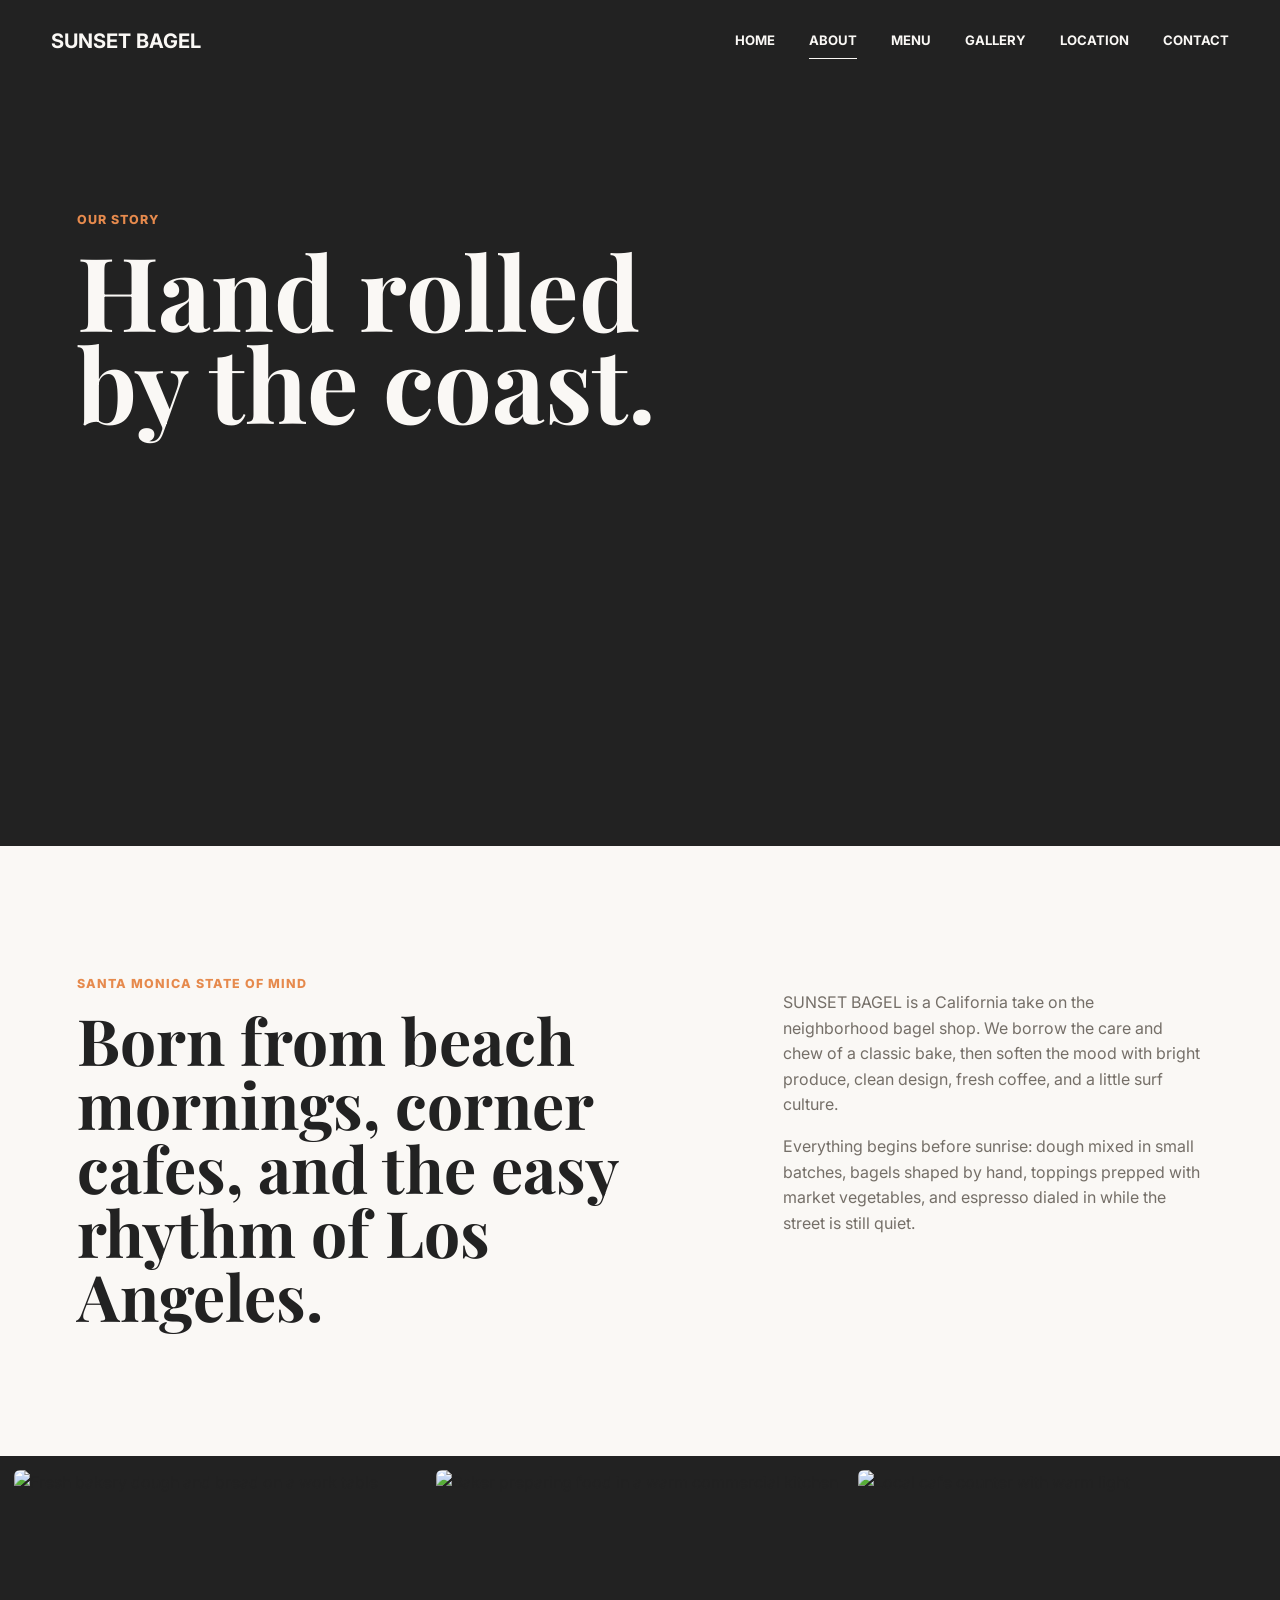
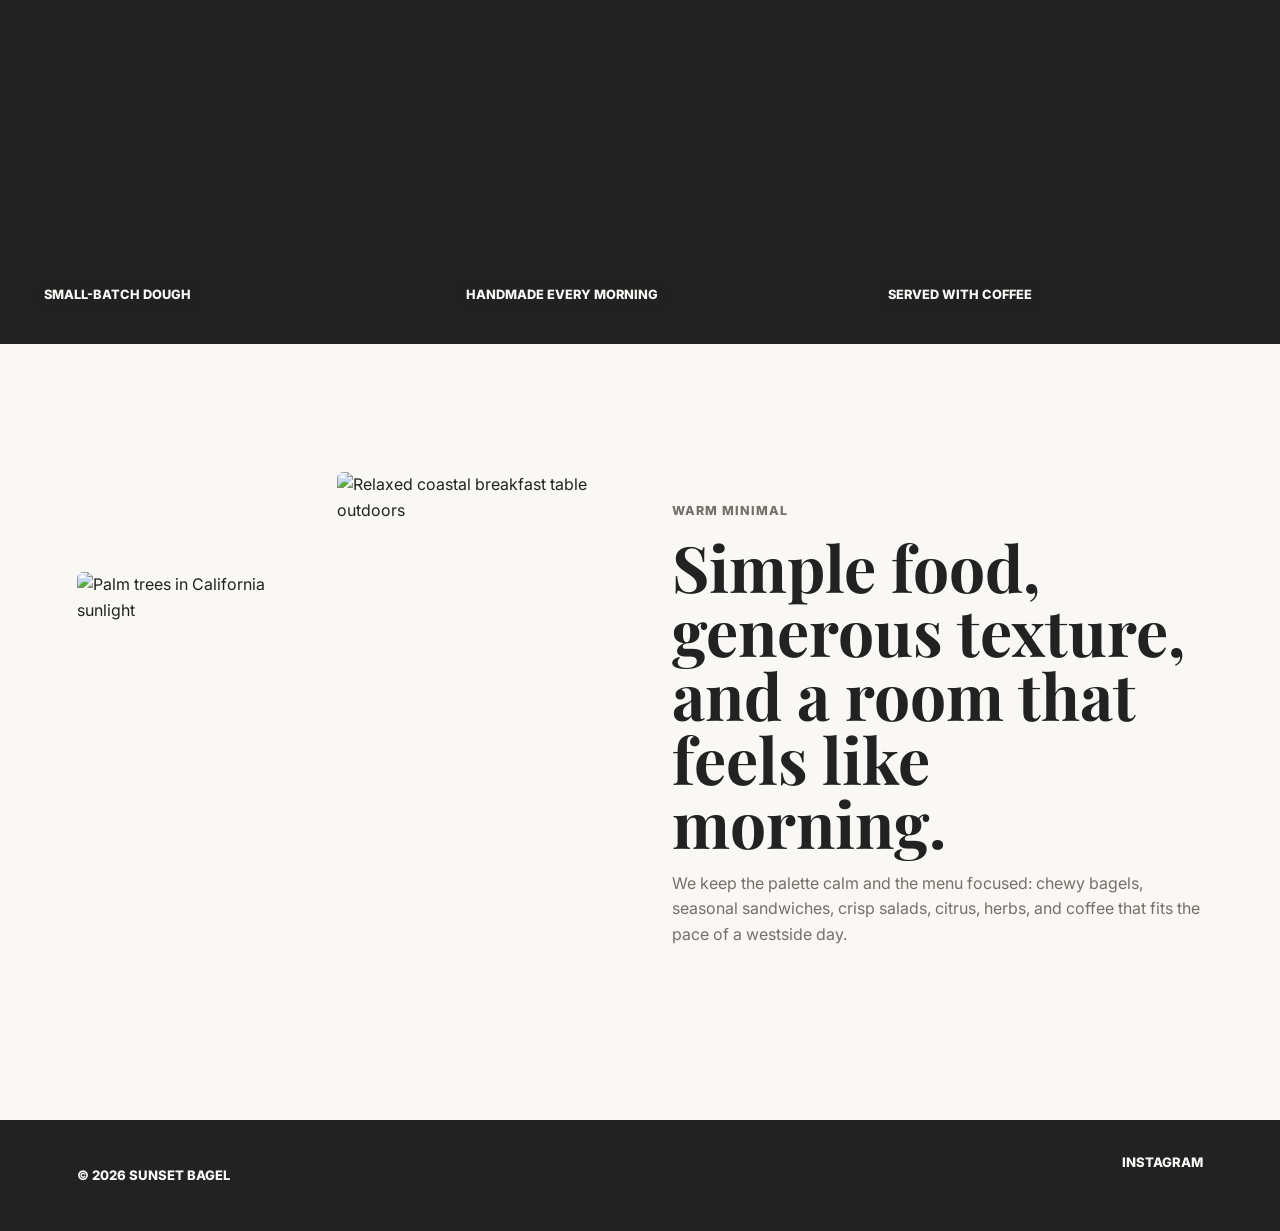
==== about.html @ 4b9dc1ea "Initial commit - SUNSET BAGEL" ====
<!doctype html>
<html lang="en">
  <head>
    <meta charset="utf-8">
    <meta name="viewport" content="width=device-width, initial-scale=1">
    <title>About | SUNSET BAGEL</title>
    <meta name="description" content="The story, craft, and California lifestyle behind SUNSET BAGEL.">
    <link rel="preconnect" href="https://fonts.googleapis.com">
    <link rel="preconnect" href="https://fonts.gstatic.com" crossorigin>
    <link href="https://fonts.googleapis.com/css2?family=Inter:wght@400;500;600;700&family=Playfair+Display:wght@600;700&display=swap" rel="stylesheet">
    <link rel="stylesheet" href="styles.css">
  </head>
  <body>
    <header class="site-header" data-header>
      <a class="brand" href="index.html">SUNSET BAGEL</a>
      <button class="nav-toggle" type="button" aria-label="Open navigation" data-nav-toggle><span></span><span></span></button>
      <nav class="site-nav" data-nav>
        <a href="index.html">Home</a><a href="about.html">About</a><a href="menu.html">Menu</a><a href="gallery.html">Gallery</a><a href="location.html">Location</a><a href="contact.html">Contact</a>
      </nav>
    </header>

    <main>
      <section class="page-hero">
        <img data-parallax src="https://images.unsplash.com/photo-1517433670267-08bbd4be890f?auto=format&fit=crop&w=2200&q=85" alt="Baker working with fresh dough in a bakery kitchen">
        <div class="page-hero-copy reveal">
          <p class="eyebrow">Our story</p>
          <h1>Hand rolled by the coast.</h1>
        </div>
      </section>

      <section class="section editorial">
        <div class="editorial-title reveal">
          <p class="eyebrow">Santa Monica state of mind</p>
          <h2>Born from beach mornings, corner cafes, and the easy rhythm of Los Angeles.</h2>
        </div>
        <div class="editorial-text reveal">
          <p>SUNSET BAGEL is a California take on the neighborhood bagel shop. We borrow the care and chew of a classic bake, then soften the mood with bright produce, clean design, fresh coffee, and a little surf culture.</p>
          <p>Everything begins before sunrise: dough mixed in small batches, bagels shaped by hand, toppings prepped with market vegetables, and espresso dialed in while the street is still quiet.</p>
        </div>
      </section>

      <section class="process-strip">
        <figure class="reveal">
          <img src="https://images.unsplash.com/photo-1608198093002-ad4e005484ec?auto=format&fit=crop&w=1000&q=85" alt="Fresh bakery dough and bread on a work table">
          <figcaption>Small-batch dough</figcaption>
        </figure>
        <figure class="reveal">
          <img src="https://images.unsplash.com/photo-1556910103-1c02745aae4d?auto=format&fit=crop&w=1000&q=85" alt="Baker preparing food in a warm commercial kitchen">
          <figcaption>Handmade every morning</figcaption>
        </figure>
        <figure class="reveal">
          <img src="https://images.unsplash.com/photo-1554118811-1e0d58224f24?auto=format&fit=crop&w=1000&q=85" alt="Local cafe counter with warm light">
          <figcaption>Served with coffee</figcaption>
        </figure>
      </section>

      <section class="section image-text">
        <div class="image-stack reveal">
          <img src="https://images.unsplash.com/photo-1520454974749-611b7248ffdb?auto=format&fit=crop&w=900&q=85" alt="Palm trees in California sunlight">
          <img src="https://images.unsplash.com/photo-1500530855697-b586d89ba3ee?auto=format&fit=crop&w=900&q=85" alt="Relaxed coastal breakfast table outdoors">
        </div>
        <div class="reveal">
          <p class="eyebrow">Warm minimal</p>
          <h2>Simple food, generous texture, and a room that feels like morning.</h2>
          <p>We keep the palette calm and the menu focused: chewy bagels, seasonal sandwiches, crisp salads, citrus, herbs, and coffee that fits the pace of a westside day.</p>
        </div>
      </section>
    </main>

    <footer class="site-footer"><p>&copy; 2026 SUNSET BAGEL</p><a href="https://www.instagram.com/">Instagram</a></footer>
    <script src="script.js"></script>
  </body>
</html>
---- styles.css ----
:root {
  --sand: #f5e9da;
  --warm-white: #faf8f5;
  --orange: #e68a4d;
  --green: #6f8b6b;
  --charcoal: #222222;
  --muted: #756f68;
  --line: rgba(34, 34, 34, 0.12);
  --shadow: 0 22px 60px rgba(34, 34, 34, 0.14);
}

* {
  box-sizing: border-box;
}

html {
  scroll-behavior: smooth;
}

body {
  margin: 0;
  color: var(--charcoal);
  background: var(--warm-white);
  font-family: Inter, system-ui, -apple-system, BlinkMacSystemFont, "Segoe UI", sans-serif;
  line-height: 1.6;
}

img {
  display: block;
  width: 100%;
  height: 100%;
  object-fit: cover;
}

a {
  color: inherit;
  text-decoration: none;
}

.site-header {
  position: fixed;
  top: 0;
  left: 0;
  z-index: 20;
  width: 100%;
  display: flex;
  align-items: center;
  justify-content: space-between;
  padding: 22px clamp(18px, 4vw, 58px);
  color: var(--warm-white);
  transition: background 0.3s ease, color 0.3s ease, box-shadow 0.3s ease;
}

.site-header.is-scrolled,
.site-header.is-open {
  color: var(--charcoal);
  background: rgba(250, 248, 245, 0.92);
  backdrop-filter: blur(18px);
  box-shadow: 0 1px 0 var(--line);
}

.brand {
  font-weight: 700;
  font-size: clamp(1rem, 2vw, 1.25rem);
  letter-spacing: 0;
}

.site-nav {
  display: flex;
  gap: clamp(18px, 3vw, 34px);
  align-items: center;
  font-size: 0.82rem;
  font-weight: 700;
  text-transform: uppercase;
}

.site-nav a {
  position: relative;
  padding: 8px 0;
}

.site-nav a::after {
  position: absolute;
  left: 0;
  bottom: 0;
  width: 0;
  height: 1px;
  content: "";
  background: currentColor;
  transition: width 0.25s ease;
}

.site-nav a:hover::after,
.site-nav a.is-active::after {
  width: 100%;
}

.nav-toggle {
  display: none;
  width: 44px;
  height: 44px;
  border: 0;
  background: transparent;
  color: inherit;
}

.nav-toggle span {
  display: block;
  width: 24px;
  height: 2px;
  margin: 6px auto;
  background: currentColor;
}

.hero,
.page-hero,
.location-hero {
  position: relative;
  min-height: 94vh;
  overflow: hidden;
  background: var(--charcoal);
}

.hero-image,
.page-hero img,
.location-hero > img {
  position: absolute;
  inset: 0;
  transform: scale(1.05);
}

.hero-overlay {
  position: absolute;
  inset: 0;
  background: linear-gradient(90deg, rgba(34, 34, 34, 0.7), rgba(34, 34, 34, 0.18));
}

.hero-content,
.page-hero-copy,
.location-card {
  position: relative;
  z-index: 2;
  max-width: 760px;
  padding: min(26vh, 210px) clamp(22px, 6vw, 84px) 90px;
  color: var(--warm-white);
}

.hero-content h1,
.page-hero-copy h1,
.compact-hero h1,
.contact-hero h1,
.location-card h1 {
  margin: 0;
  font-family: "Playfair Display", Georgia, serif;
  font-size: clamp(3.8rem, 11vw, 10.5rem);
  line-height: 0.9;
  letter-spacing: 0;
}

.page-hero-copy h1,
.compact-hero h1,
.contact-hero h1,
.location-card h1 {
  font-size: clamp(3rem, 8vw, 7rem);
}

.lead {
  margin: 26px 0 0;
  font-size: clamp(1.2rem, 2vw, 1.65rem);
  font-weight: 700;
}

.hero-copy {
  max-width: 620px;
  margin: 18px 0 0;
  color: rgba(250, 248, 245, 0.86);
  font-size: clamp(1rem, 1.5vw, 1.16rem);
}

.eyebrow {
  margin: 0 0 14px;
  color: var(--orange);
  font-size: 0.78rem;
  font-weight: 800;
  letter-spacing: 0.08em;
  text-transform: uppercase;
}

.hero-actions {
  display: flex;
  flex-wrap: wrap;
  gap: 14px;
  margin-top: 34px;
}

.button {
  display: inline-flex;
  min-height: 48px;
  align-items: center;
  justify-content: center;
  padding: 0 22px;
  border: 1px solid transparent;
  border-radius: 999px;
  font-size: 0.86rem;
  font-weight: 800;
  text-transform: uppercase;
  transition: transform 0.25s ease, background 0.25s ease, border-color 0.25s ease;
}

.button:hover {
  transform: translateY(-2px);
}

.button.primary {
  color: var(--charcoal);
  background: var(--orange);
}

.button.secondary {
  color: var(--warm-white);
  background: var(--green);
}

.button.ghost {
  color: var(--warm-white);
  border-color: rgba(250, 248, 245, 0.7);
}

.section {
  padding: clamp(70px, 10vw, 140px) clamp(20px, 6vw, 84px);
}

.intro-grid {
  display: grid;
  grid-template-columns: 0.7fr 1.6fr 1fr;
  gap: clamp(24px, 5vw, 72px);
  align-items: center;
  background: var(--sand);
}

.intro-copy h2,
.section-heading h2,
.story-copy h2,
.editorial h2,
.image-text h2,
.menu-category h2,
.contact-aside h2 {
  margin: 0;
  font-family: "Playfair Display", Georgia, serif;
  font-size: clamp(2.2rem, 5vw, 5rem);
  line-height: 1;
  letter-spacing: 0;
}

.intro-media {
  height: min(54vw, 560px);
  min-height: 320px;
  overflow: hidden;
  border-radius: 6px;
}

.section-heading {
  max-width: 800px;
  margin-bottom: 42px;
}

.product-grid,
.menu-grid {
  display: grid;
  grid-template-columns: repeat(3, minmax(0, 1fr));
  gap: 22px;
}

.product-card,
.menu-card {
  overflow: hidden;
  background: #fff;
  border: 1px solid var(--line);
  border-radius: 8px;
  box-shadow: 0 10px 35px rgba(34, 34, 34, 0.06);
  transition: transform 0.28s ease, box-shadow 0.28s ease;
}

.product-card:hover,
.menu-card:hover {
  transform: translateY(-6px);
  box-shadow: var(--shadow);
}

.product-card img,
.menu-card img {
  height: 310px;
}

.product-card div,
.menu-card div {
  padding: 24px;
}

.product-card span,
.menu-card span {
  color: var(--green);
  font-weight: 800;
}

.product-card h3,
.menu-card h3 {
  margin: 8px 0 8px;
  font-size: 1.4rem;
  line-height: 1.2;
}

.product-card p,
.menu-card p,
.story-copy p,
.editorial-text p,
.image-text p,
.contact-hero p,
.info-panel p {
  color: var(--muted);
}

.split-story,
.image-text,
.contact-hero,
.location-grid {
  display: grid;
  grid-template-columns: 1fr 1fr;
  gap: clamp(28px, 5vw, 76px);
  align-items: center;
}

.story-image {
  height: min(64vw, 720px);
  min-height: 400px;
  overflow: hidden;
  border-radius: 6px;
}

.story-copy {
  max-width: 620px;
}

.text-link {
  display: inline-block;
  margin-top: 16px;
  color: var(--green);
  font-weight: 800;
  border-bottom: 1px solid currentColor;
}

.cta-band {
  position: relative;
  min-height: 520px;
  display: grid;
  align-items: center;
  overflow: hidden;
  color: var(--warm-white);
}

.cta-band img {
  position: absolute;
  inset: 0;
}

.cta-band::after {
  position: absolute;
  inset: 0;
  content: "";
  background: rgba(34, 34, 34, 0.42);
}

.cta-content {
  position: relative;
  z-index: 2;
  max-width: 720px;
  padding: 70px clamp(22px, 6vw, 84px);
}

.cta-content h2 {
  margin: 0;
  font-family: "Playfair Display", Georgia, serif;
  font-size: clamp(3rem, 7vw, 7rem);
  line-height: 0.95;
}

.page-hero::after,
.location-hero::after {
  position: absolute;
  inset: 0;
  content: "";
  background: linear-gradient(0deg, rgba(34, 34, 34, 0.48), rgba(34, 34, 34, 0.12));
}

.compact-hero {
  padding: 170px clamp(20px, 6vw, 84px) 70px;
  background: var(--sand);
}

.compact-hero h1 {
  max-width: 1100px;
}

.editorial {
  display: grid;
  grid-template-columns: 1.2fr 0.8fr;
  gap: clamp(28px, 6vw, 90px);
  background: var(--warm-white);
}

.process-strip {
  display: grid;
  grid-template-columns: repeat(3, 1fr);
  gap: 14px;
  padding: 14px;
  background: var(--charcoal);
}

.process-strip figure,
.gallery-grid figure {
  position: relative;
  min-height: 460px;
  margin: 0;
  overflow: hidden;
  border-radius: 6px;
}

.process-strip figcaption,
.gallery-grid figcaption {
  position: absolute;
  left: 18px;
  bottom: 18px;
  padding: 7px 12px;
  border-radius: 999px;
  color: var(--warm-white);
  background: rgba(34, 34, 34, 0.48);
  backdrop-filter: blur(10px);
  font-size: 0.8rem;
  font-weight: 800;
  text-transform: uppercase;
}

.image-stack {
  display: grid;
  grid-template-columns: 0.9fr 1fr;
  gap: 16px;
  align-items: end;
}

.image-stack img {
  height: 520px;
  border-radius: 6px;
}

.image-stack img:first-child {
  height: 420px;
}

.menu-section.alt {
  background: var(--sand);
}

.menu-category {
  margin-bottom: 34px;
}

.gallery-grid {
  display: grid;
  grid-template-columns: repeat(4, minmax(0, 1fr));
  grid-auto-rows: 270px;
  gap: 14px;
  padding: 0 14px 14px;
}

.gallery-grid figure {
  min-height: 0;
}

.gallery-grid .wide {
  grid-column: span 2;
}

.gallery-grid .tall {
  grid-row: span 2;
}

.location-hero {
  display: grid;
  align-items: end;
}

.location-card {
  width: min(680px, calc(100% - 40px));
  margin: 0 0 clamp(28px, 6vw, 84px) clamp(20px, 6vw, 84px);
  padding: clamp(28px, 5vw, 52px);
  color: var(--charcoal);
  background: rgba(250, 248, 245, 0.9);
  border-radius: 8px;
  backdrop-filter: blur(14px);
}

.info-panel {
  min-height: 310px;
  padding: clamp(26px, 4vw, 42px);
  border: 1px solid var(--line);
  border-radius: 8px;
  background: #fff;
}

.info-panel dl,
.info-panel dd {
  margin: 0;
}

.info-panel div {
  display: flex;
  justify-content: space-between;
  gap: 16px;
  padding: 14px 0;
  border-bottom: 1px solid var(--line);
}

.info-panel dt {
  font-weight: 800;
}

.map-panel {
  position: relative;
  grid-column: 1 / -1;
  min-height: 430px;
  overflow: hidden;
  border-radius: 8px;
  background: #ded3c5;
}

.map-lines {
  position: absolute;
  inset: -20%;
  background:
    linear-gradient(24deg, transparent 48%, rgba(111, 139, 107, 0.45) 49%, rgba(111, 139, 107, 0.45) 51%, transparent 52%),
    linear-gradient(118deg, transparent 45%, rgba(230, 138, 77, 0.55) 46%, rgba(230, 138, 77, 0.55) 48%, transparent 49%),
    linear-gradient(88deg, transparent 47%, rgba(34, 34, 34, 0.13) 48%, rgba(34, 34, 34, 0.13) 50%, transparent 51%);
  background-size: 220px 180px, 300px 240px, 170px 210px;
  transform: rotate(-5deg);
}

.map-pin {
  position: absolute;
  left: 50%;
  top: 50%;
  padding: 12px 16px;
  border-radius: 999px;
  color: var(--warm-white);
  background: var(--charcoal);
  font-weight: 800;
  transform: translate(-50%, -50%);
  box-shadow: var(--shadow);
}

.contact-hero {
  padding-top: 170px;
  background: var(--sand);
}

.contact-hero img {
  height: min(56vw, 620px);
  min-height: 360px;
  border-radius: 6px;
}

.contact-grid {
  grid-template-columns: 1.1fr 0.9fr;
  align-items: start;
}

.contact-form,
.newsletter {
  display: grid;
  gap: 18px;
}

label {
  display: grid;
  gap: 8px;
  color: var(--charcoal);
  font-size: 0.8rem;
  font-weight: 800;
  text-transform: uppercase;
}

input,
textarea {
  width: 100%;
  border: 1px solid var(--line);
  border-radius: 6px;
  padding: 15px 16px;
  color: var(--charcoal);
  background: #fff;
  font: inherit;
}

textarea {
  resize: vertical;
}

.contact-aside {
  display: grid;
  gap: 28px;
  padding: clamp(26px, 4vw, 42px);
  border-radius: 8px;
  background: var(--charcoal);
  color: var(--warm-white);
}

.contact-aside img {
  height: 320px;
  border-radius: 6px;
}

.contact-aside p {
  color: rgba(250, 248, 245, 0.72);
}

.site-footer {
  display: flex;
  justify-content: space-between;
  gap: 18px;
  padding: 32px clamp(20px, 6vw, 84px);
  color: var(--warm-white);
  background: var(--charcoal);
  font-size: 0.82rem;
  font-weight: 800;
  text-transform: uppercase;
}

.reveal {
  opacity: 0;
  transform: translateY(24px);
  transition: opacity 0.8s ease, transform 0.8s ease;
}

.reveal.is-visible {
  opacity: 1;
  transform: translateY(0);
}

@media (max-width: 900px) {
  .nav-toggle {
    display: block;
    position: relative;
    z-index: 22;
  }

  .site-nav {
    position: fixed;
    inset: 0;
    display: grid;
    align-content: center;
    justify-items: center;
    gap: 22px;
    color: var(--charcoal);
    background: var(--warm-white);
    font-size: 1.2rem;
    transform: translateY(-100%);
    transition: transform 0.35s ease;
  }

  .site-nav.is-open {
    transform: translateY(0);
  }

  .intro-grid,
  .editorial,
  .split-story,
  .image-text,
  .contact-hero,
  .contact-grid,
  .location-grid {
    grid-template-columns: 1fr;
  }

  .product-grid,
  .menu-grid,
  .process-strip {
    grid-template-columns: 1fr;
  }

  .gallery-grid {
    grid-template-columns: repeat(2, minmax(0, 1fr));
    grid-auto-rows: 230px;
  }

  .hero,
  .page-hero,
  .location-hero {
    min-height: 780px;
  }

  .hero-content,
  .page-hero-copy {
    padding-top: 190px;
  }
}

@media (max-width: 620px) {
  .hero-content h1,
  .page-hero-copy h1,
  .compact-hero h1,
  .contact-hero h1,
  .location-card h1 {
    font-size: clamp(3.2rem, 17vw, 5rem);
  }

  .button {
    width: 100%;
  }

  .gallery-grid {
    display: block;
    padding: 0 12px 12px;
  }

  .gallery-grid figure {
    height: 320px;
    margin-bottom: 12px;
  }

  .image-stack {
    grid-template-columns: 1fr;
  }

  .image-stack img,
  .image-stack img:first-child,
  .story-image,
  .intro-media {
    height: 360px;
    min-height: 0;
  }

  .site-footer {
    display: grid;
  }
}
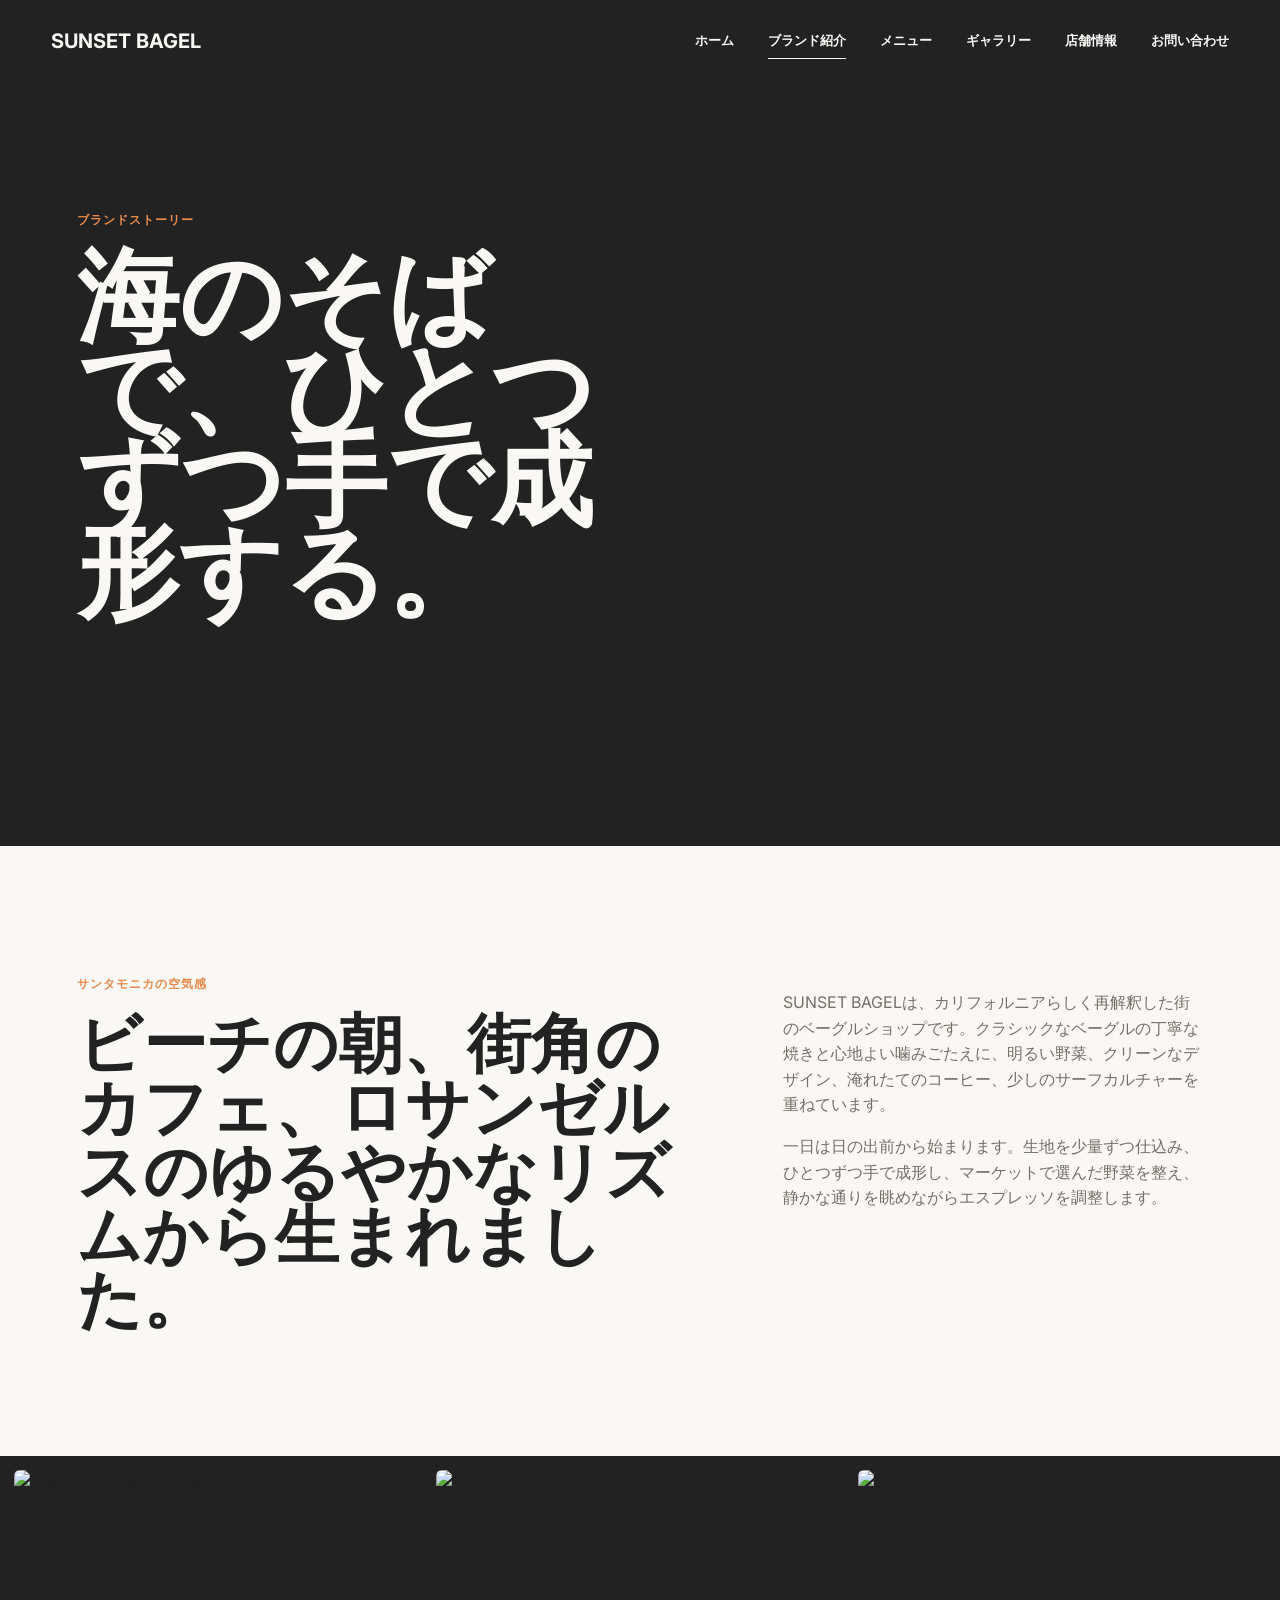
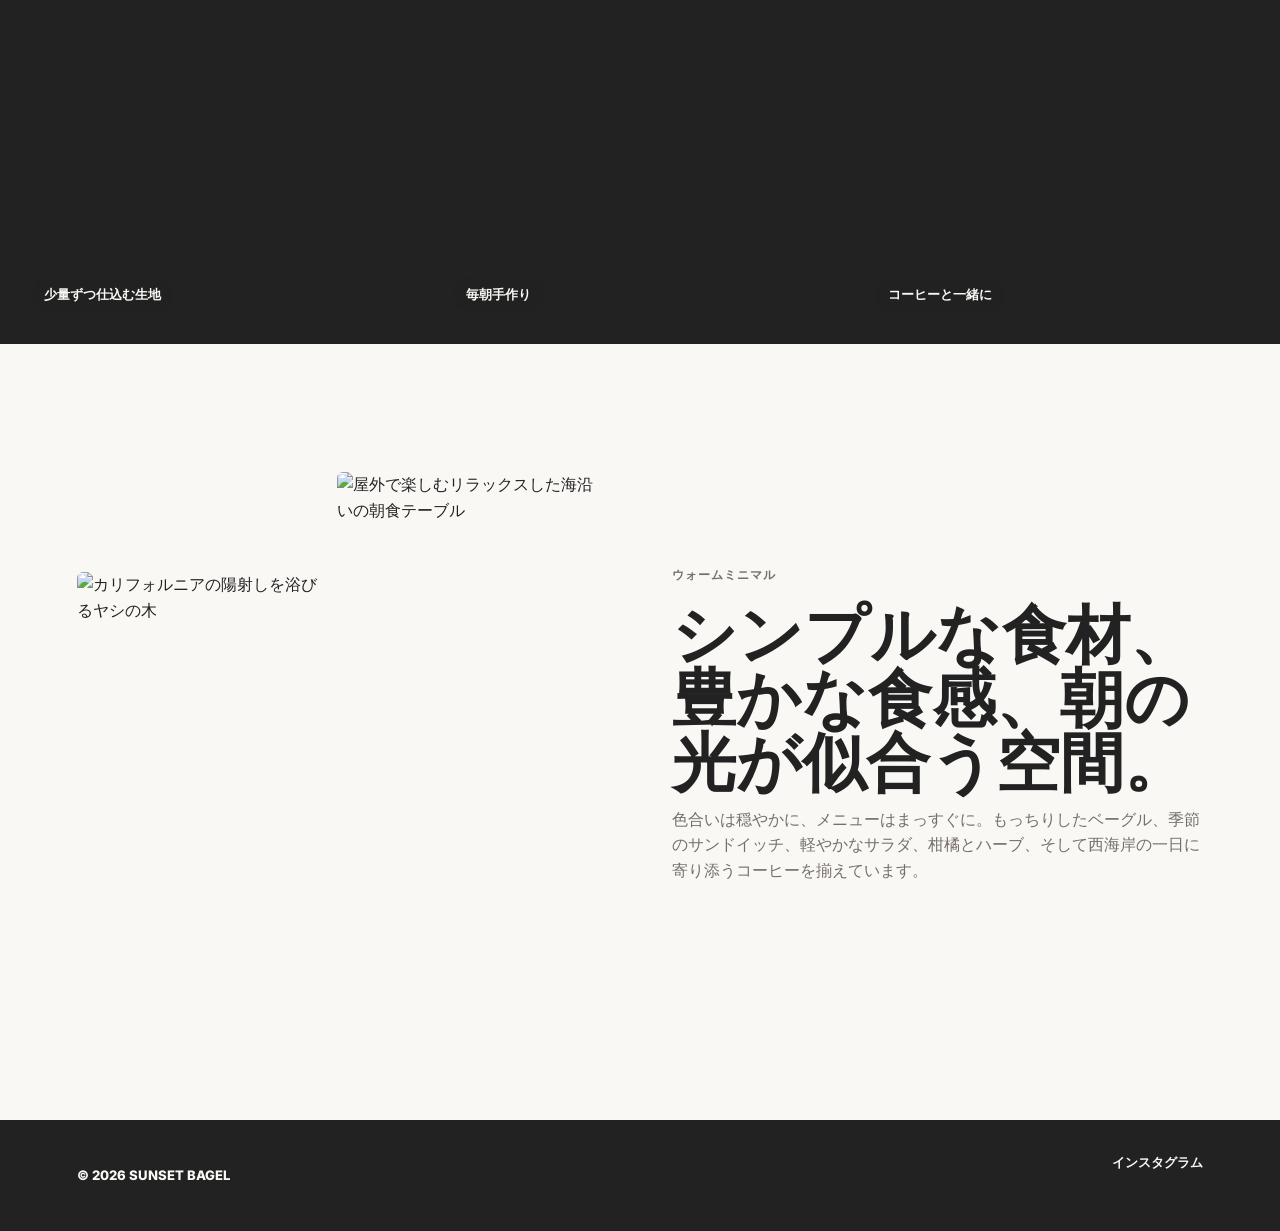
==== commit 2a3152ed: "Translate site content to Japanese" ====
--- a/about.html
+++ b/about.html
@@ -1,10 +1,10 @@
 <!doctype html>
-<html lang="en">
+<html lang="ja">
   <head>
     <meta charset="utf-8">
     <meta name="viewport" content="width=device-width, initial-scale=1">
-    <title>About | SUNSET BAGEL</title>
-    <meta name="description" content="The story, craft, and California lifestyle behind SUNSET BAGEL.">
+    <title>ブランド紹介 | SUNSET BAGEL</title>
+    <meta name="description" content="SUNSET BAGELのブランドストーリー、手作りへのこだわり、カリフォルニアのライフスタイルをご紹介します。">
     <link rel="preconnect" href="https://fonts.googleapis.com">
     <link rel="preconnect" href="https://fonts.gstatic.com" crossorigin>
     <link href="https://fonts.googleapis.com/css2?family=Inter:wght@400;500;600;700&family=Playfair+Display:wght@600;700&display=swap" rel="stylesheet">
@@ -13,61 +13,61 @@
   <body>
     <header class="site-header" data-header>
       <a class="brand" href="index.html">SUNSET BAGEL</a>
-      <button class="nav-toggle" type="button" aria-label="Open navigation" data-nav-toggle><span></span><span></span></button>
+      <button class="nav-toggle" type="button" aria-label="ナビゲーションを開く" data-nav-toggle><span></span><span></span></button>
       <nav class="site-nav" data-nav>
-        <a href="index.html">Home</a><a href="about.html">About</a><a href="menu.html">Menu</a><a href="gallery.html">Gallery</a><a href="location.html">Location</a><a href="contact.html">Contact</a>
+        <a href="index.html">ホーム</a><a href="about.html">ブランド紹介</a><a href="menu.html">メニュー</a><a href="gallery.html">ギャラリー</a><a href="location.html">店舗情報</a><a href="contact.html">お問い合わせ</a>
       </nav>
     </header>
 
     <main>
       <section class="page-hero">
-        <img data-parallax src="https://images.unsplash.com/photo-1517433670267-08bbd4be890f?auto=format&fit=crop&w=2200&q=85" alt="Baker working with fresh dough in a bakery kitchen">
+        <img data-parallax src="https://images.unsplash.com/photo-1517433670267-08bbd4be890f?auto=format&fit=crop&w=2200&q=85" alt="ベーカリーの厨房で生地を仕込む職人">
         <div class="page-hero-copy reveal">
-          <p class="eyebrow">Our story</p>
-          <h1>Hand rolled by the coast.</h1>
+          <p class="eyebrow">ブランドストーリー</p>
+          <h1>海のそばで、ひとつずつ手で成形する。</h1>
         </div>
       </section>
 
       <section class="section editorial">
         <div class="editorial-title reveal">
-          <p class="eyebrow">Santa Monica state of mind</p>
-          <h2>Born from beach mornings, corner cafes, and the easy rhythm of Los Angeles.</h2>
+          <p class="eyebrow">サンタモニカの空気感</p>
+          <h2>ビーチの朝、街角のカフェ、ロサンゼルスのゆるやかなリズムから生まれました。</h2>
         </div>
         <div class="editorial-text reveal">
-          <p>SUNSET BAGEL is a California take on the neighborhood bagel shop. We borrow the care and chew of a classic bake, then soften the mood with bright produce, clean design, fresh coffee, and a little surf culture.</p>
-          <p>Everything begins before sunrise: dough mixed in small batches, bagels shaped by hand, toppings prepped with market vegetables, and espresso dialed in while the street is still quiet.</p>
+          <p>SUNSET BAGELは、カリフォルニアらしく再解釈した街のベーグルショップです。クラシックなベーグルの丁寧な焼きと心地よい噛みごたえに、明るい野菜、クリーンなデザイン、淹れたてのコーヒー、少しのサーフカルチャーを重ねています。</p>
+          <p>一日は日の出前から始まります。生地を少量ずつ仕込み、ひとつずつ手で成形し、マーケットで選んだ野菜を整え、静かな通りを眺めながらエスプレッソを調整します。</p>
         </div>
       </section>
 
       <section class="process-strip">
         <figure class="reveal">
-          <img src="https://images.unsplash.com/photo-1608198093002-ad4e005484ec?auto=format&fit=crop&w=1000&q=85" alt="Fresh bakery dough and bread on a work table">
-          <figcaption>Small-batch dough</figcaption>
+          <img src="https://images.unsplash.com/photo-1608198093002-ad4e005484ec?auto=format&fit=crop&w=1000&q=85" alt="作業台に並ぶ新鮮な生地と焼きたてのパン">
+          <figcaption>少量ずつ仕込む生地</figcaption>
         </figure>
         <figure class="reveal">
-          <img src="https://images.unsplash.com/photo-1556910103-1c02745aae4d?auto=format&fit=crop&w=1000&q=85" alt="Baker preparing food in a warm commercial kitchen">
-          <figcaption>Handmade every morning</figcaption>
+          <img src="https://images.unsplash.com/photo-1556910103-1c02745aae4d?auto=format&fit=crop&w=1000&q=85" alt="温かみのある厨房で仕込みをするベーカー">
+          <figcaption>毎朝手作り</figcaption>
         </figure>
         <figure class="reveal">
-          <img src="https://images.unsplash.com/photo-1554118811-1e0d58224f24?auto=format&fit=crop&w=1000&q=85" alt="Local cafe counter with warm light">
-          <figcaption>Served with coffee</figcaption>
+          <img src="https://images.unsplash.com/photo-1554118811-1e0d58224f24?auto=format&fit=crop&w=1000&q=85" alt="温かな光が差すローカルカフェのカウンター">
+          <figcaption>コーヒーと一緒に</figcaption>
         </figure>
       </section>
 
       <section class="section image-text">
         <div class="image-stack reveal">
-          <img src="https://images.unsplash.com/photo-1520454974749-611b7248ffdb?auto=format&fit=crop&w=900&q=85" alt="Palm trees in California sunlight">
-          <img src="https://images.unsplash.com/photo-1500530855697-b586d89ba3ee?auto=format&fit=crop&w=900&q=85" alt="Relaxed coastal breakfast table outdoors">
+          <img src="https://images.unsplash.com/photo-1520454974749-611b7248ffdb?auto=format&fit=crop&w=900&q=85" alt="カリフォルニアの陽射しを浴びるヤシの木">
+          <img src="https://images.unsplash.com/photo-1500530855697-b586d89ba3ee?auto=format&fit=crop&w=900&q=85" alt="屋外で楽しむリラックスした海沿いの朝食テーブル">
         </div>
         <div class="reveal">
-          <p class="eyebrow">Warm minimal</p>
-          <h2>Simple food, generous texture, and a room that feels like morning.</h2>
-          <p>We keep the palette calm and the menu focused: chewy bagels, seasonal sandwiches, crisp salads, citrus, herbs, and coffee that fits the pace of a westside day.</p>
+          <p class="eyebrow">ウォームミニマル</p>
+          <h2>シンプルな食材、豊かな食感、朝の光が似合う空間。</h2>
+          <p>色合いは穏やかに、メニューはまっすぐに。もっちりしたベーグル、季節のサンドイッチ、軽やかなサラダ、柑橘とハーブ、そして西海岸の一日に寄り添うコーヒーを揃えています。</p>
         </div>
       </section>
     </main>
 
-    <footer class="site-footer"><p>&copy; 2026 SUNSET BAGEL</p><a href="https://www.instagram.com/">Instagram</a></footer>
+    <footer class="site-footer"><p>&copy; 2026 SUNSET BAGEL</p><a href="https://www.instagram.com/">インスタグラム</a></footer>
     <script src="script.js"></script>
   </body>
 </html>
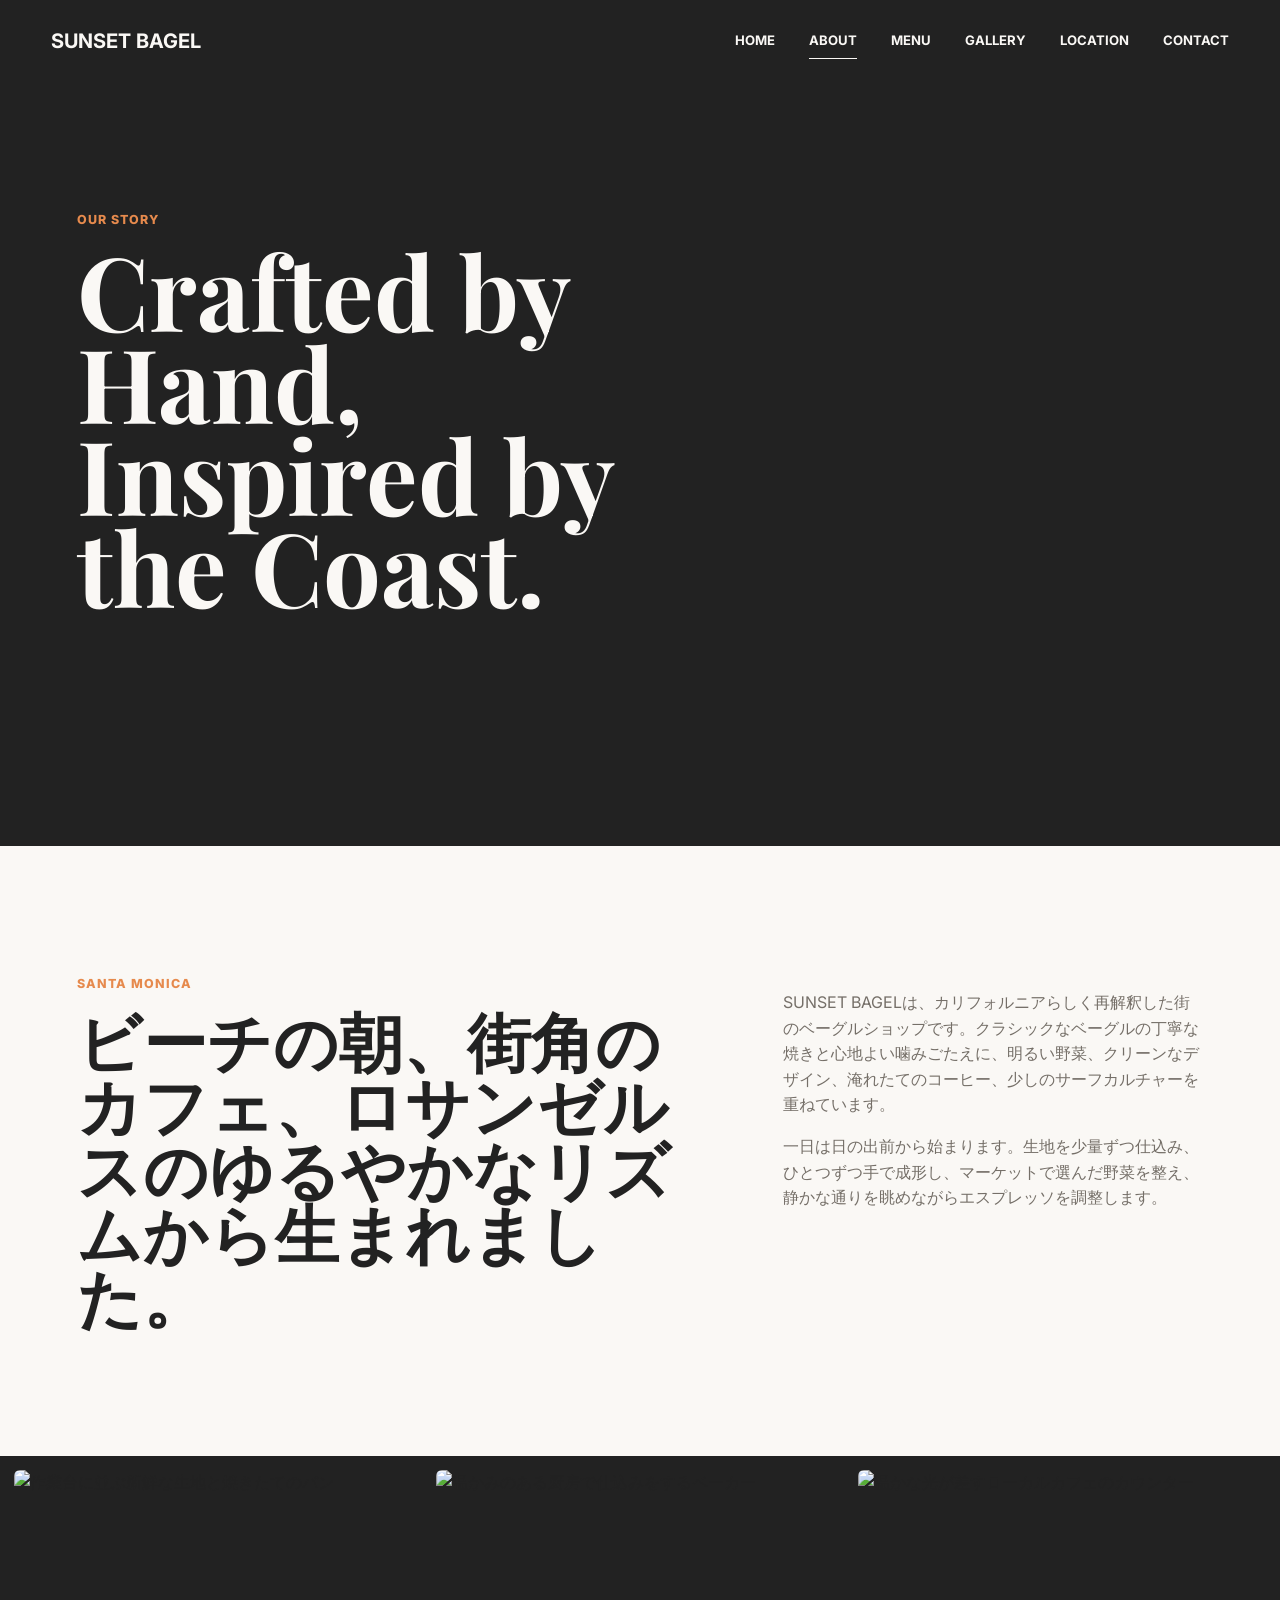
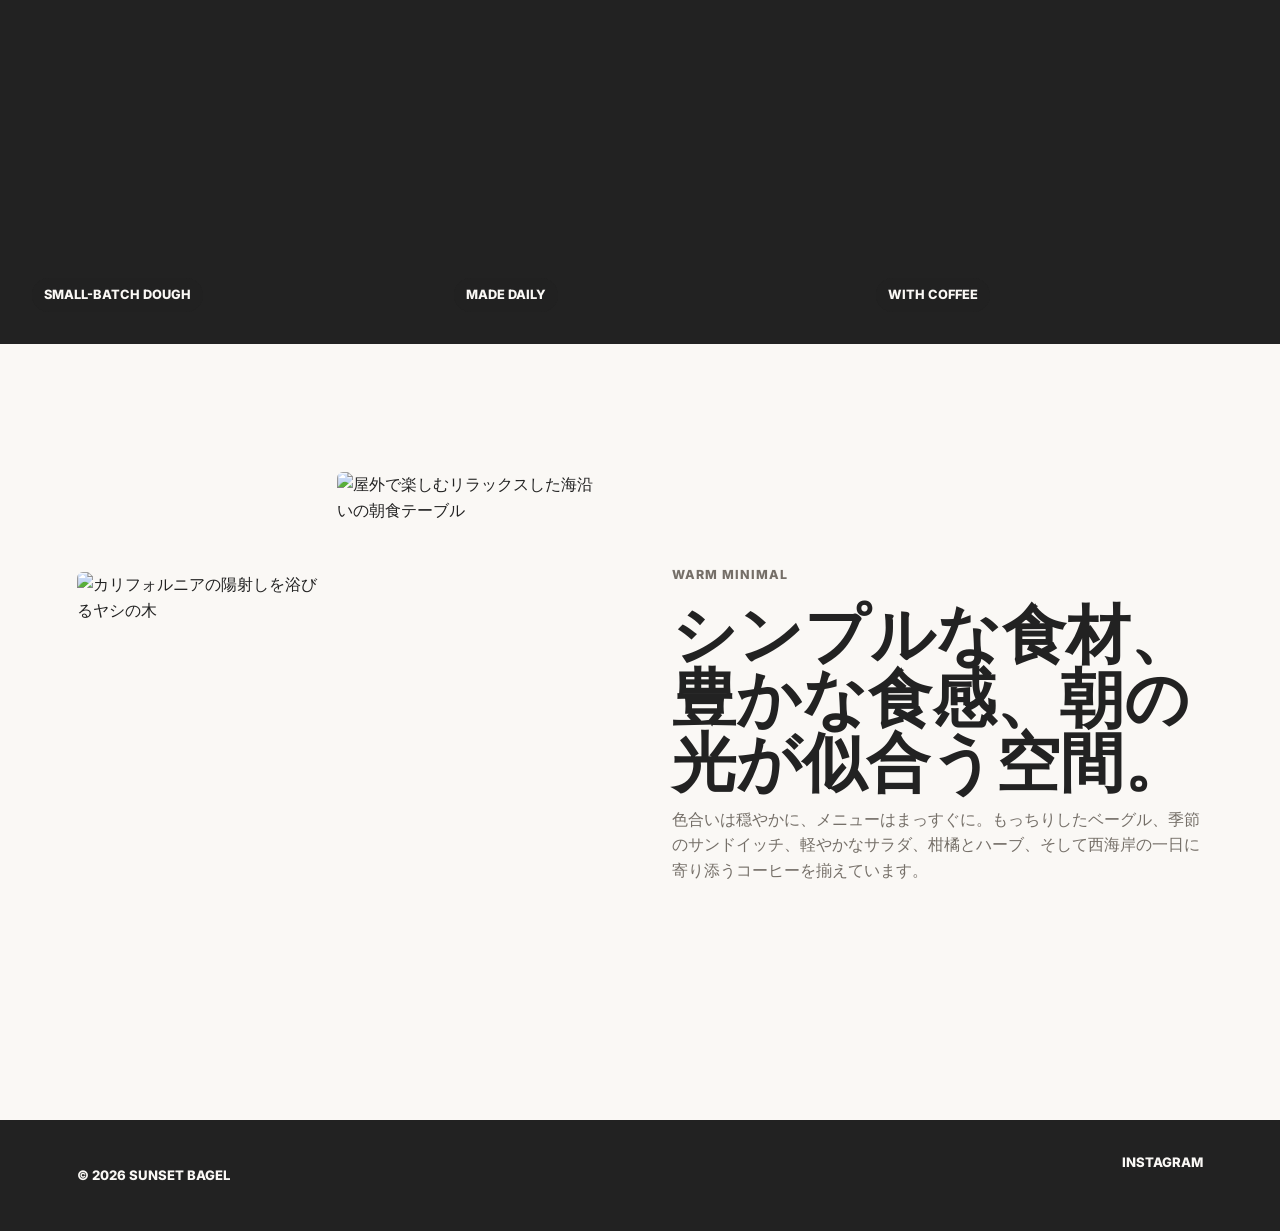
==== commit 5ebe903e: "Fix navigation menu and restore English headings" ====
--- a/about.html
+++ b/about.html
@@ -13,9 +13,9 @@
   <body>
     <header class="site-header" data-header>
       <a class="brand" href="index.html">SUNSET BAGEL</a>
-      <button class="nav-toggle" type="button" aria-label="ナビゲーションを開く" data-nav-toggle><span></span><span></span></button>
+      <button class="nav-toggle" type="button" aria-label="Open navigation" aria-expanded="false" data-nav-toggle><span></span><span></span></button>
       <nav class="site-nav" data-nav>
-        <a href="index.html">ホーム</a><a href="about.html">ブランド紹介</a><a href="menu.html">メニュー</a><a href="gallery.html">ギャラリー</a><a href="location.html">店舗情報</a><a href="contact.html">お問い合わせ</a>
+        <a href="index.html">HOME</a><a href="about.html">ABOUT</a><a href="menu.html">MENU</a><a href="gallery.html">GALLERY</a><a href="location.html">LOCATION</a><a href="contact.html">CONTACT</a>
       </nav>
     </header>
 
@@ -23,14 +23,14 @@
       <section class="page-hero">
         <img data-parallax src="https://images.unsplash.com/photo-1517433670267-08bbd4be890f?auto=format&fit=crop&w=2200&q=85" alt="ベーカリーの厨房で生地を仕込む職人">
         <div class="page-hero-copy reveal">
-          <p class="eyebrow">ブランドストーリー</p>
-          <h1>海のそばで、ひとつずつ手で成形する。</h1>
+          <p class="eyebrow">Our Story</p>
+          <h1>Crafted by Hand, Inspired by the Coast.</h1>
         </div>
       </section>
 
       <section class="section editorial">
         <div class="editorial-title reveal">
-          <p class="eyebrow">サンタモニカの空気感</p>
+          <p class="eyebrow">Santa Monica</p>
           <h2>ビーチの朝、街角のカフェ、ロサンゼルスのゆるやかなリズムから生まれました。</h2>
         </div>
         <div class="editorial-text reveal">
@@ -42,15 +42,15 @@
       <section class="process-strip">
         <figure class="reveal">
           <img src="https://images.unsplash.com/photo-1608198093002-ad4e005484ec?auto=format&fit=crop&w=1000&q=85" alt="作業台に並ぶ新鮮な生地と焼きたてのパン">
-          <figcaption>少量ずつ仕込む生地</figcaption>
+          <figcaption>Small-Batch Dough</figcaption>
         </figure>
         <figure class="reveal">
           <img src="https://images.unsplash.com/photo-1556910103-1c02745aae4d?auto=format&fit=crop&w=1000&q=85" alt="温かみのある厨房で仕込みをするベーカー">
-          <figcaption>毎朝手作り</figcaption>
+          <figcaption>Made Daily</figcaption>
         </figure>
         <figure class="reveal">
           <img src="https://images.unsplash.com/photo-1554118811-1e0d58224f24?auto=format&fit=crop&w=1000&q=85" alt="温かな光が差すローカルカフェのカウンター">
-          <figcaption>コーヒーと一緒に</figcaption>
+          <figcaption>With Coffee</figcaption>
         </figure>
       </section>
 
@@ -60,14 +60,14 @@
           <img src="https://images.unsplash.com/photo-1500530855697-b586d89ba3ee?auto=format&fit=crop&w=900&q=85" alt="屋外で楽しむリラックスした海沿いの朝食テーブル">
         </div>
         <div class="reveal">
-          <p class="eyebrow">ウォームミニマル</p>
+          <p class="eyebrow">Warm Minimal</p>
           <h2>シンプルな食材、豊かな食感、朝の光が似合う空間。</h2>
           <p>色合いは穏やかに、メニューはまっすぐに。もっちりしたベーグル、季節のサンドイッチ、軽やかなサラダ、柑橘とハーブ、そして西海岸の一日に寄り添うコーヒーを揃えています。</p>
         </div>
       </section>
     </main>
 
-    <footer class="site-footer"><p>&copy; 2026 SUNSET BAGEL</p><a href="https://www.instagram.com/">インスタグラム</a></footer>
+    <footer class="site-footer"><p>&copy; 2026 SUNSET BAGEL</p><a href="https://www.instagram.com/">Instagram</a></footer>
     <script src="script.js"></script>
   </body>
 </html>
--- a/styles.css
+++ b/styles.css
@@ -23,6 +23,10 @@
   background: var(--warm-white);
   font-family: Inter, system-ui, -apple-system, BlinkMacSystemFont, "Segoe UI", sans-serif;
   line-height: 1.6;
+}
+
+body.nav-open {
+  overflow: hidden;
 }
 
 img {
@@ -645,27 +649,43 @@
 }
 
 @media (max-width: 900px) {
+  .site-header.is-open {
+    z-index: 1001;
+    color: var(--warm-white);
+    background: transparent;
+    backdrop-filter: none;
+    box-shadow: none;
+  }
+
   .nav-toggle {
     display: block;
     position: relative;
-    z-index: 22;
+    z-index: 1002;
   }
 
   .site-nav {
     position: fixed;
     inset: 0;
-    display: grid;
-    align-content: center;
-    justify-items: center;
-    gap: 22px;
-    color: var(--charcoal);
-    background: var(--warm-white);
-    font-size: 1.2rem;
+    z-index: 1000;
+    display: flex;
+    flex-direction: column;
+    align-items: center;
+    justify-content: center;
+    gap: 32px;
+    color: var(--warm-white);
+    background: rgba(0, 0, 0, 0.92);
+    font-size: 1.3rem;
+    opacity: 0;
+    visibility: hidden;
+    pointer-events: none;
     transform: translateY(-100%);
-    transition: transform 0.35s ease;
+    transition: opacity 0.25s ease, visibility 0.25s ease, transform 0.38s cubic-bezier(0.4, 0, 0.2, 1);
   }
 
   .site-nav.is-open {
+    opacity: 1;
+    visibility: visible;
+    pointer-events: auto;
     transform: translateY(0);
   }
 
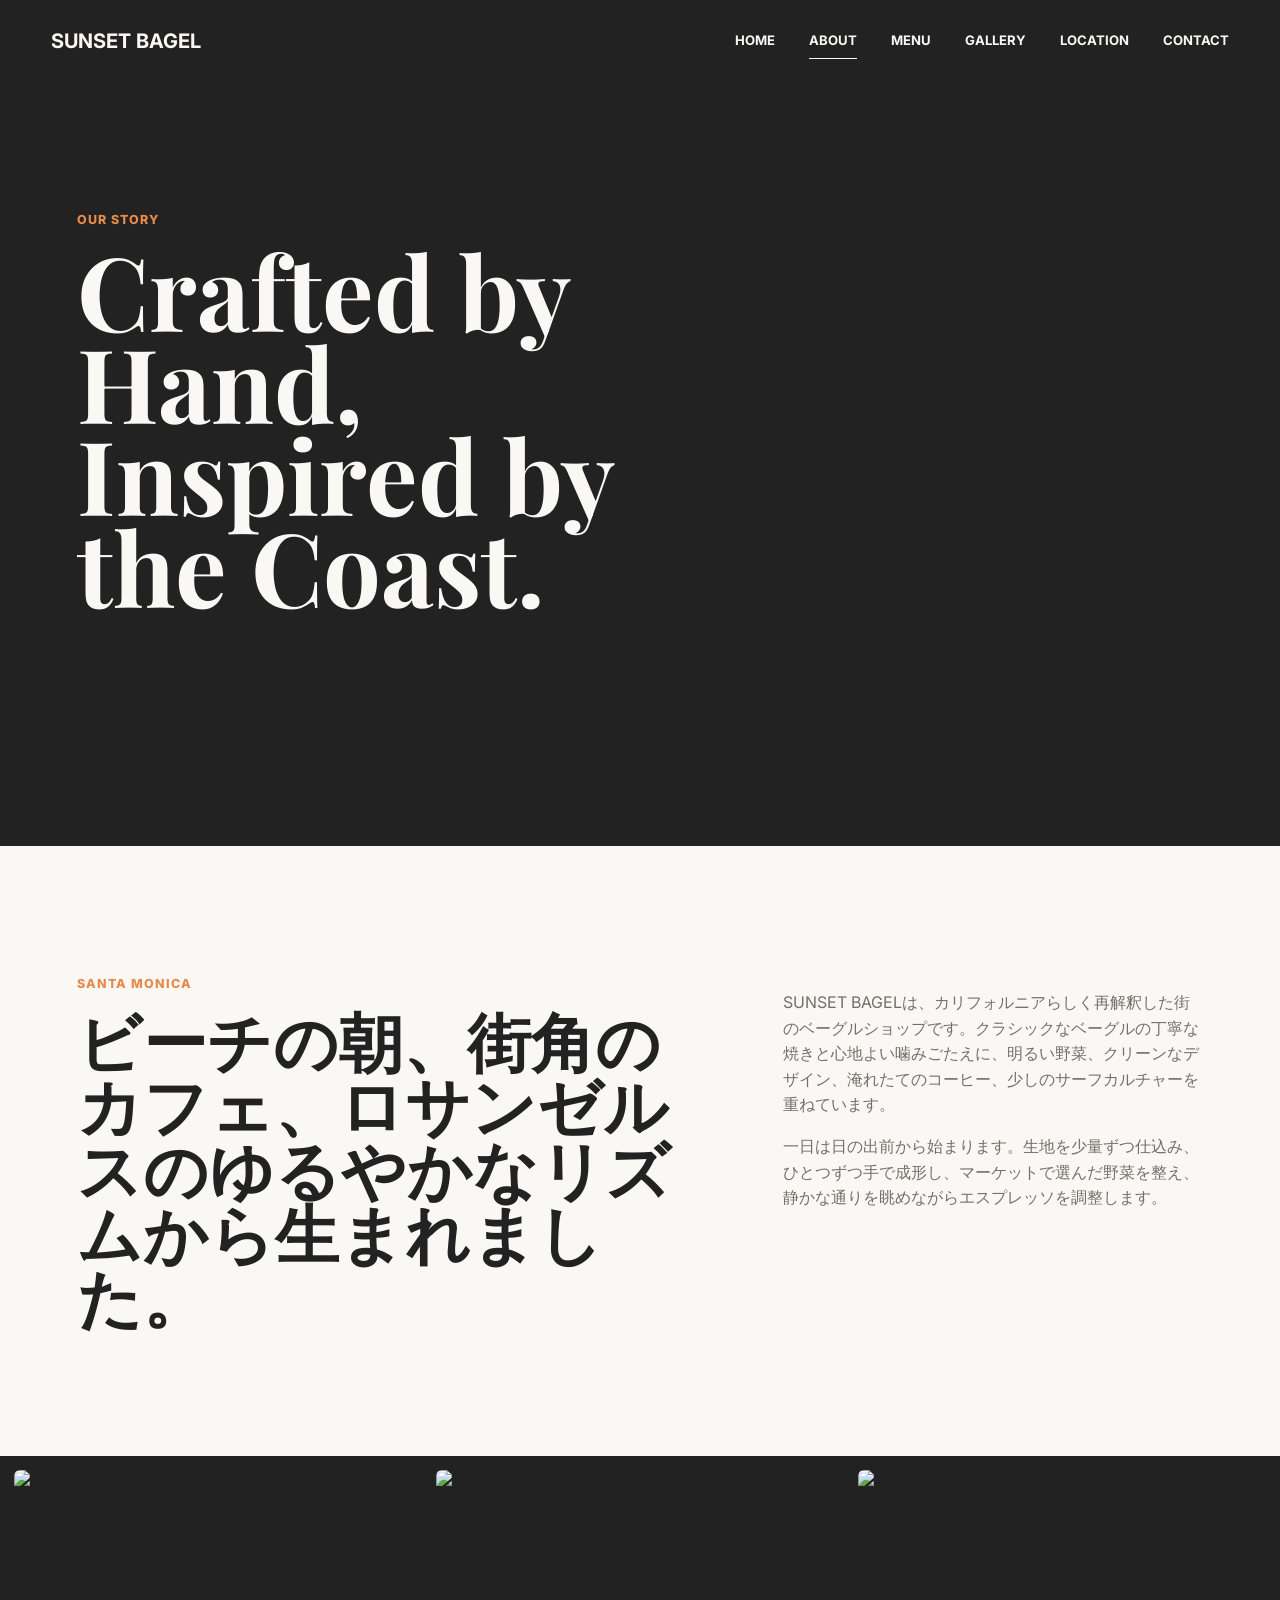
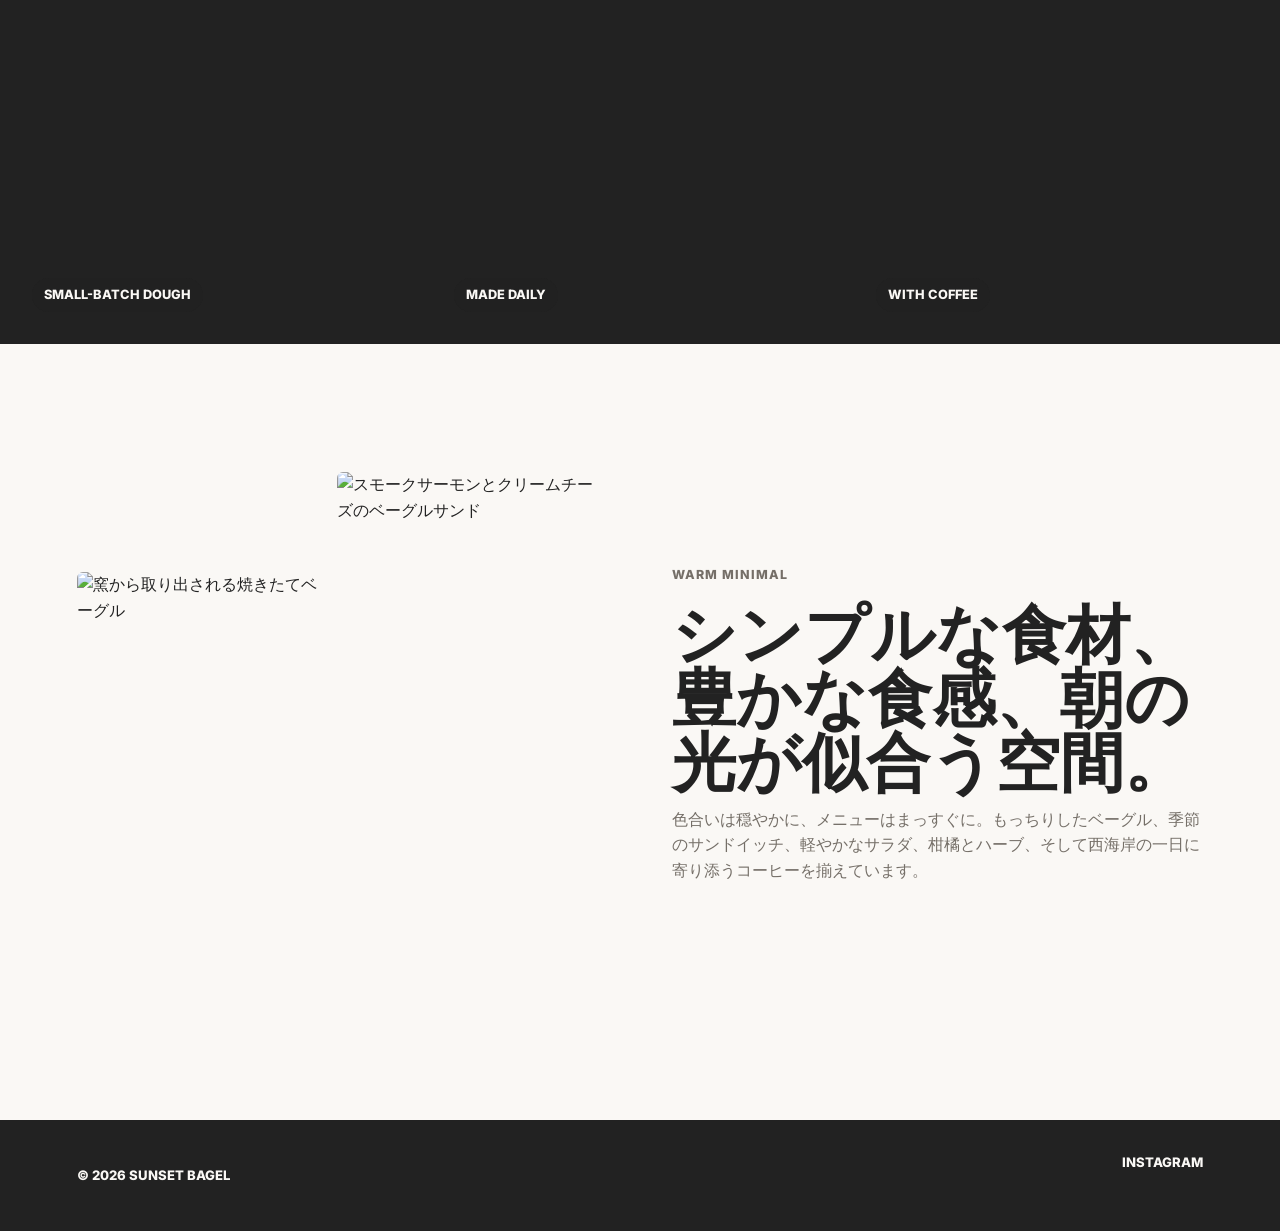
==== commit 912c8a22: "Remove Starbucks logo from bagel images" ====
--- a/about.html
+++ b/about.html
@@ -21,7 +21,7 @@
 
     <main>
       <section class="page-hero">
-        <img data-parallax src="https://images.unsplash.com/photo-1517433670267-08bbd4be890f?auto=format&fit=crop&w=2200&q=85" alt="ベーカリーの厨房で生地を仕込む職人">
+        <img data-parallax src="https://images.pexels.com/photos/36445169/pexels-photo-36445169.jpeg?auto=compress&cs=tinysrgb&w=2200" alt="ベーグル工房で焼きたてのセサミベーグルを扱う職人">
         <div class="page-hero-copy reveal">
           <p class="eyebrow">Our Story</p>
           <h1>Crafted by Hand, Inspired by the Coast.</h1>
@@ -41,23 +41,23 @@
 
       <section class="process-strip">
         <figure class="reveal">
-          <img src="https://images.unsplash.com/photo-1608198093002-ad4e005484ec?auto=format&fit=crop&w=1000&q=85" alt="作業台に並ぶ新鮮な生地と焼きたてのパン">
+          <img src="https://images.pexels.com/photos/36445169/pexels-photo-36445169.jpeg?auto=compress&cs=tinysrgb&w=1000" alt="職人がベーグルを成形している厨房">
           <figcaption>Small-Batch Dough</figcaption>
         </figure>
         <figure class="reveal">
-          <img src="https://images.unsplash.com/photo-1556910103-1c02745aae4d?auto=format&fit=crop&w=1000&q=85" alt="温かみのある厨房で仕込みをするベーカー">
+          <img src="https://images.pexels.com/photos/37290092/pexels-photo-37290092.jpeg?auto=compress&cs=tinysrgb&w=1000" alt="ケトリング後のベーグルを窯に入れる工程">
           <figcaption>Made Daily</figcaption>
         </figure>
         <figure class="reveal">
-          <img src="https://images.unsplash.com/photo-1554118811-1e0d58224f24?auto=format&fit=crop&w=1000&q=85" alt="温かな光が差すローカルカフェのカウンター">
+          <img src="https://images.pexels.com/photos/34485380/pexels-photo-34485380.jpeg?auto=compress&cs=tinysrgb&w=1000" alt="焼きたてのセサミベーグル">
           <figcaption>With Coffee</figcaption>
         </figure>
       </section>
 
       <section class="section image-text">
         <div class="image-stack reveal">
-          <img src="https://images.unsplash.com/photo-1520454974749-611b7248ffdb?auto=format&fit=crop&w=900&q=85" alt="カリフォルニアの陽射しを浴びるヤシの木">
-          <img src="https://images.unsplash.com/photo-1500530855697-b586d89ba3ee?auto=format&fit=crop&w=900&q=85" alt="屋外で楽しむリラックスした海沿いの朝食テーブル">
+          <img src="https://images.pexels.com/photos/37290135/pexels-photo-37290135.jpeg?auto=compress&cs=tinysrgb&w=900" alt="窯から取り出される焼きたてベーグル">
+          <img src="https://images.pexels.com/photos/3957501/pexels-photo-3957501.jpeg?auto=compress&cs=tinysrgb&w=900" alt="スモークサーモンとクリームチーズのベーグルサンド">
         </div>
         <div class="reveal">
           <p class="eyebrow">Warm Minimal</p>
